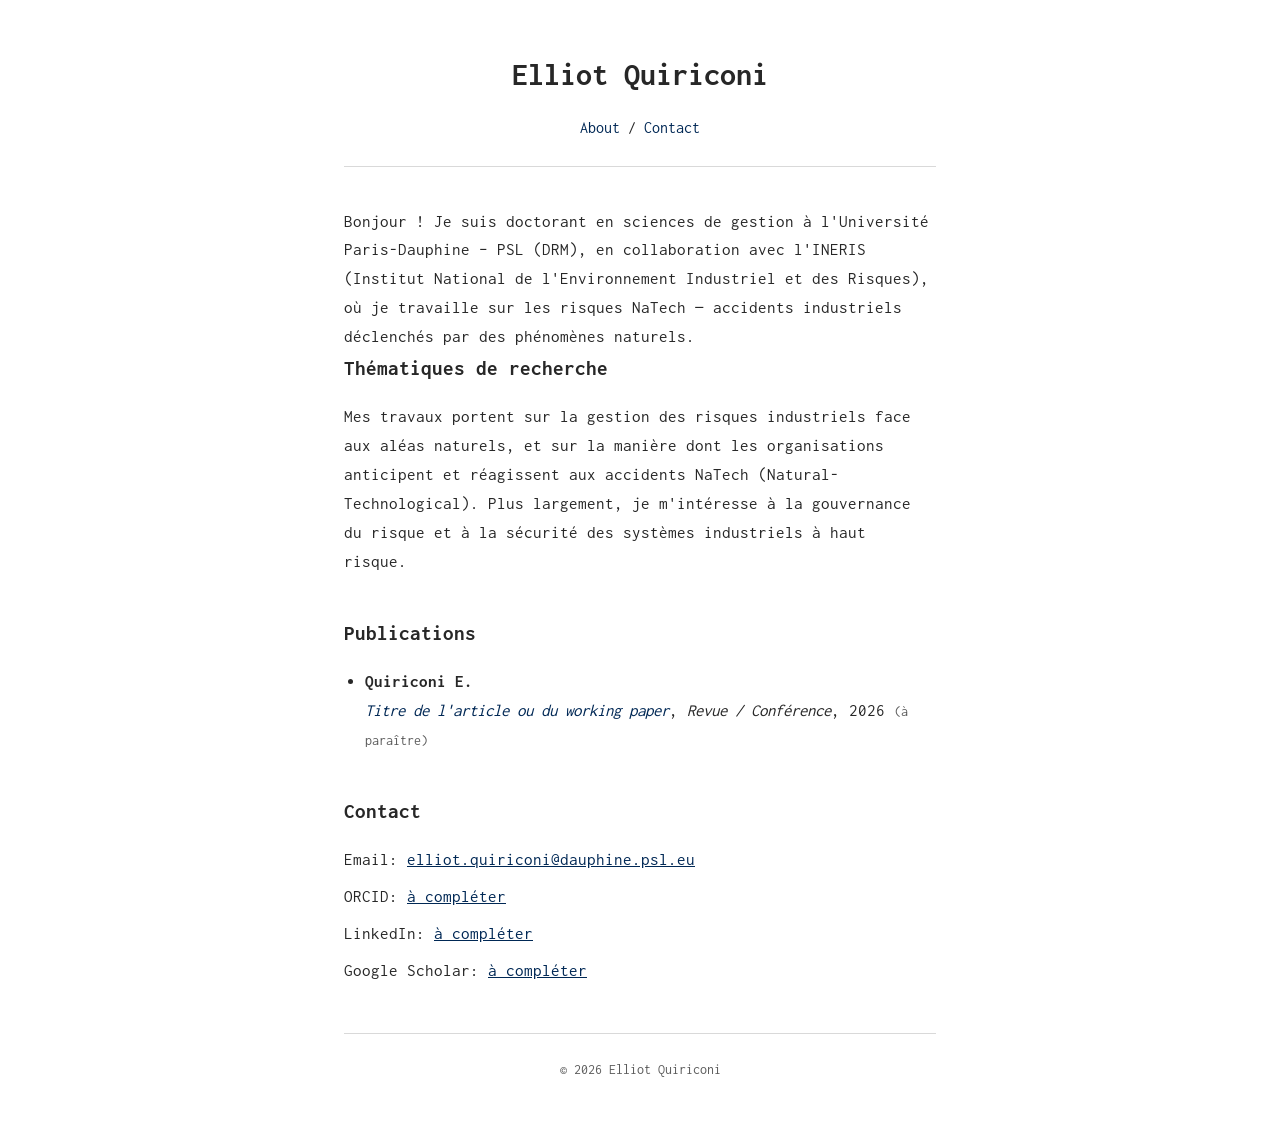
==== index.html @ 12829c64 "Ajoute une page académique sobre (bio, publications, contact) Style monospace inspiré de regicid.git" ====
<!doctype html>
<html lang="fr">
<head>
  <meta charset="utf-8">
  <meta name="viewport" content="width=device-width, initial-scale=1">
  <title>Elliot Quiriconi</title>
  <meta name="description" content="Page académique d'Elliot Quiriconi, doctorant en sciences de gestion, Université Paris-Dauphine – PSL / DRM, en collaboration avec l'INERIS.">
  <link rel="stylesheet" href="style.css">
</head>
<body>
  <div class="wrap">
    <header class="site-header">
      <h1>Elliot Quiriconi</h1>
      <nav class="site-nav">
        <a href="#about">About</a><span class="sep">/</span><a href="#contact">Contact</a>
      </nav>
    </header>

    <main>
      <section id="about">
        <div class="intro">
          <p>
            Bonjour ! Je suis doctorant en sciences de gestion à l'Université
            Paris-Dauphine – PSL (DRM), en collaboration avec l'INERIS
            (Institut National de l'Environnement Industriel et des Risques),
            où je travaille sur les risques NaTech — accidents industriels
            déclenchés par des phénomènes naturels.
          </p>
        </div>

        <h2>Thématiques de recherche</h2>
        <p>
          Mes travaux portent sur la gestion des risques industriels face aux
          aléas naturels, et sur la manière dont les organisations anticipent
          et réagissent aux accidents NaTech (Natural-Technological). Plus
          largement, je m'intéresse à la gouvernance du risque et à la
          sécurité des systèmes industriels à haut risque.
        </p>
      </section>

      <section id="publications">
        <h2>Publications</h2>
        <ul class="pub-list">
          <li>
            <span class="authors"><strong>Quiriconi E.</strong></span>
            <span class="title">Titre de l'article ou du working paper</span>,
            <span class="venue">Revue / Conférence</span>, 2026
            <span class="pub-status">(à paraître)</span>
          </li>
        </ul>
      </section>

      <section id="contact">
        <h2>Contact</h2>
        <ul class="contact-list">
          <li>Email: <a href="mailto:elliot.quiriconi@dauphine.psl.eu">elliot.quiriconi@dauphine.psl.eu</a></li>
          <li>ORCID: <a href="#">à compléter</a></li>
          <li>LinkedIn: <a href="#">à compléter</a></li>
          <li>Google Scholar: <a href="#">à compléter</a></li>
        </ul>
      </section>
    </main>

    <footer>
      &copy; 2026 Elliot Quiriconi
    </footer>
  </div>
</body>
</html>
---- style.css ----
@import url('https://fonts.googleapis.com/css2?family=Inconsolata:wght@400;700&display=swap');

:root {
  --ink: #272727;
  --muted: #5c5c5c;
  --line: #d9d9d9;
  --bg: #ffffff;
  --accent: #002855;
  --max-width: 640px;
}

* {
  box-sizing: border-box;
}

body {
  margin: 0;
  background: var(--bg);
  color: var(--ink);
  font-family: 'Inconsolata', 'Menlo', 'Courier New', monospace;
  line-height: 1.7;
  font-size: 17px;
}

.wrap {
  max-width: var(--max-width);
  margin: 0 auto;
  padding: 3rem 1.5rem 4rem;
}

header.site-header {
  margin-bottom: 1.5rem;
}

header.site-header h1 {
  font-size: 2rem;
  font-weight: 700;
  margin: 0 0 0.75rem;
  text-align: center;
}

nav.site-nav {
  text-align: center;
  font-size: 1rem;
  padding-bottom: 1.5rem;
  border-bottom: 1px solid var(--line);
}

nav.site-nav a {
  color: var(--accent);
  text-decoration: none;
}

nav.site-nav a:hover {
  text-decoration: underline;
}

nav.site-nav .sep {
  color: var(--ink);
  margin: 0 0.5rem;
}

section {
  margin-top: 2.5rem;
}

section h2 {
  font-size: 1.3rem;
  font-weight: 700;
  margin: 0 0 1rem;
}

section p {
  margin: 0 0 1rem;
}

a {
  color: var(--accent);
}

.intro {
  display: flex;
  gap: 1.5rem;
  align-items: flex-start;
}

.intro p {
  margin: 0;
  flex: 1;
}

.intro img {
  width: 90px;
  height: 90px;
  border-radius: 50%;
  object-fit: cover;
  flex-shrink: 0;
}

ul.pub-list {
  list-style: disc;
  margin: 0;
  padding-left: 1.3rem;
}

ul.pub-list li {
  margin-bottom: 1.2rem;
}

ul.pub-list .authors {
  display: block;
}

ul.pub-list .title {
  color: var(--accent);
  font-style: italic;
}

ul.pub-list .venue {
  font-style: italic;
}

.pub-status {
  font-size: 0.85em;
  color: var(--muted);
  font-style: normal;
}

ul.contact-list {
  list-style: none;
  margin: 0;
  padding: 0;
}

ul.contact-list li {
  margin-bottom: 0.5rem;
}

footer {
  margin-top: 3rem;
  padding-top: 1.5rem;
  border-top: 1px solid var(--line);
  color: var(--muted);
  font-size: 0.85rem;
  text-align: center;
}

@media (max-width: 480px) {
  header.site-header h1 {
    font-size: 1.6rem;
  }
  .intro {
    flex-direction: column-reverse;
    align-items: center;
    text-align: center;
  }
}
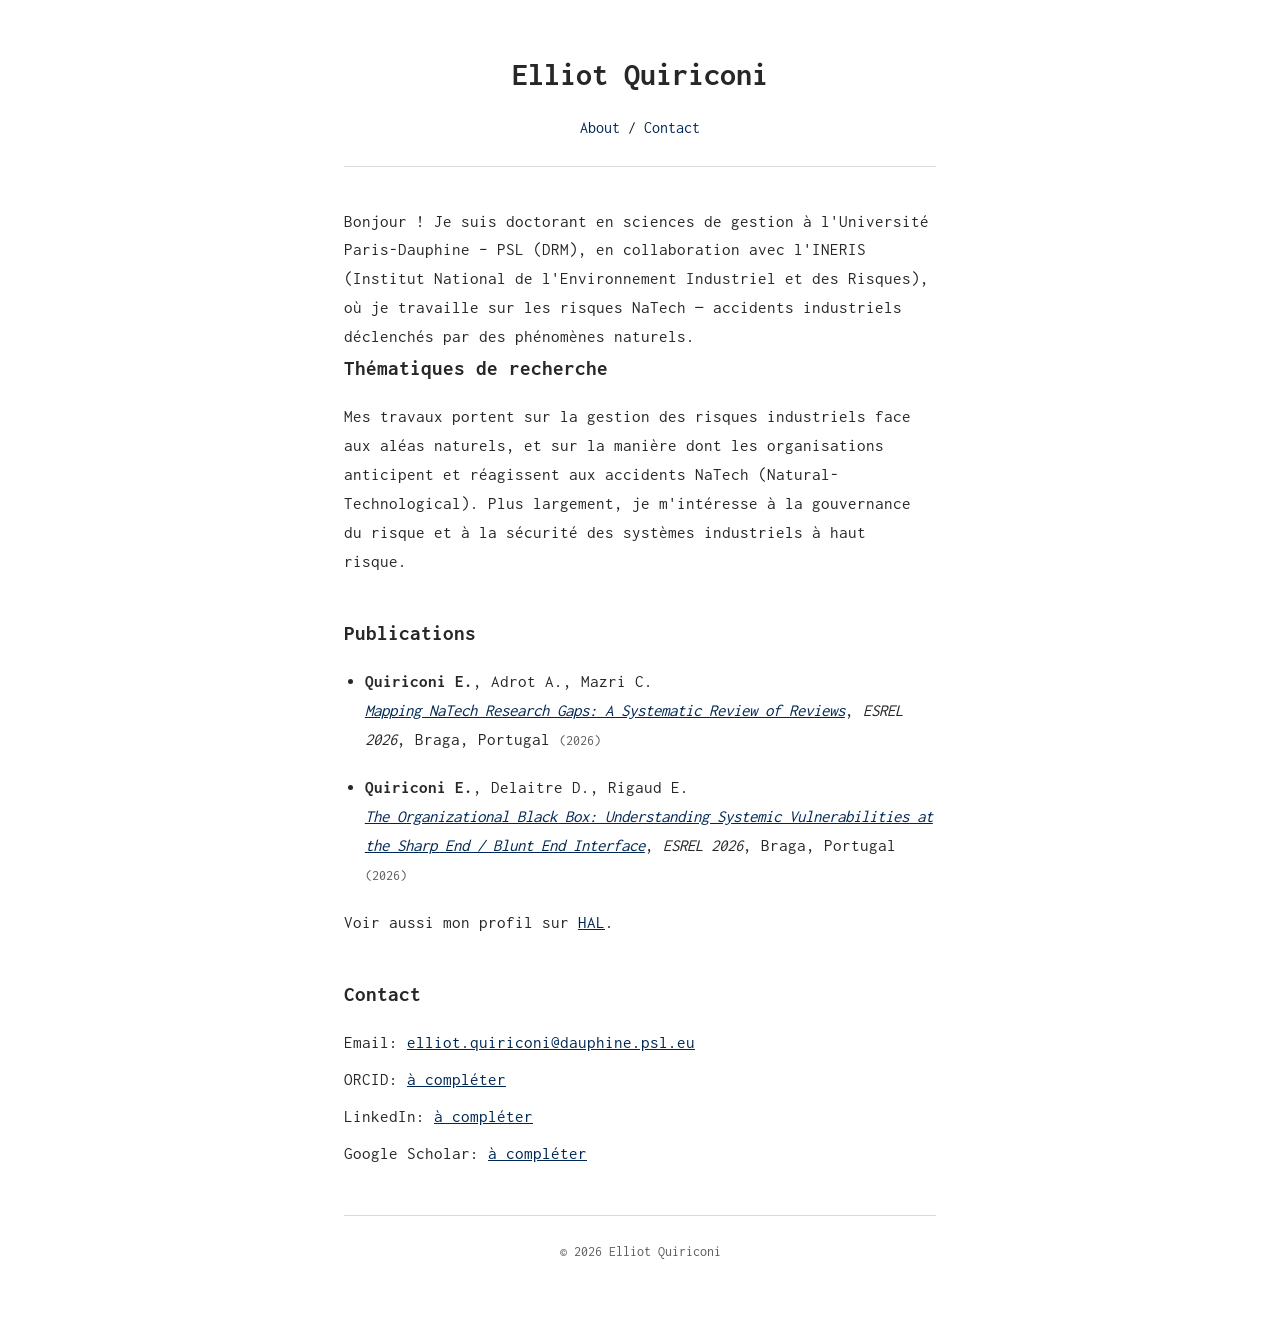
==== commit 68432f97: "Ajoute les publications ESREL 2026 avec liens HAL Co-Authored-By: Claude Sonnet 5 <noreply@anthropic" ====
--- a/index.html
+++ b/index.html
@@ -42,12 +42,19 @@
         <h2>Publications</h2>
         <ul class="pub-list">
           <li>
-            <span class="authors"><strong>Quiriconi E.</strong></span>
-            <span class="title">Titre de l'article ou du working paper</span>,
-            <span class="venue">Revue / Conférence</span>, 2026
-            <span class="pub-status">(à paraître)</span>
+            <span class="authors"><strong>Quiriconi E.</strong>, Adrot A., Mazri C.</span>
+            <a class="title" href="https://hal.science/hal-05711012v1" target="_blank" rel="noopener">Mapping NaTech Research Gaps: A Systematic Review of Reviews</a>,
+            <span class="venue">ESREL 2026</span>, Braga, Portugal
+            <span class="pub-status">(2026)</span>
+          </li>
+          <li>
+            <span class="authors"><strong>Quiriconi E.</strong>, Delaitre D., Rigaud E.</span>
+            <a class="title" href="https://hal.science/hal-05711017v1" target="_blank" rel="noopener">The Organizational Black Box: Understanding Systemic Vulnerabilities at the Sharp End / Blunt End Interface</a>,
+            <span class="venue">ESREL 2026</span>, Braga, Portugal
+            <span class="pub-status">(2026)</span>
           </li>
         </ul>
+        <p class="affiliation">Voir aussi mon profil sur <a href="https://hal.science/search/index/?q=*&authIdHal_s=elliot-quiriconi" target="_blank" rel="noopener">HAL</a>.</p>
       </section>
 
       <section id="contact">
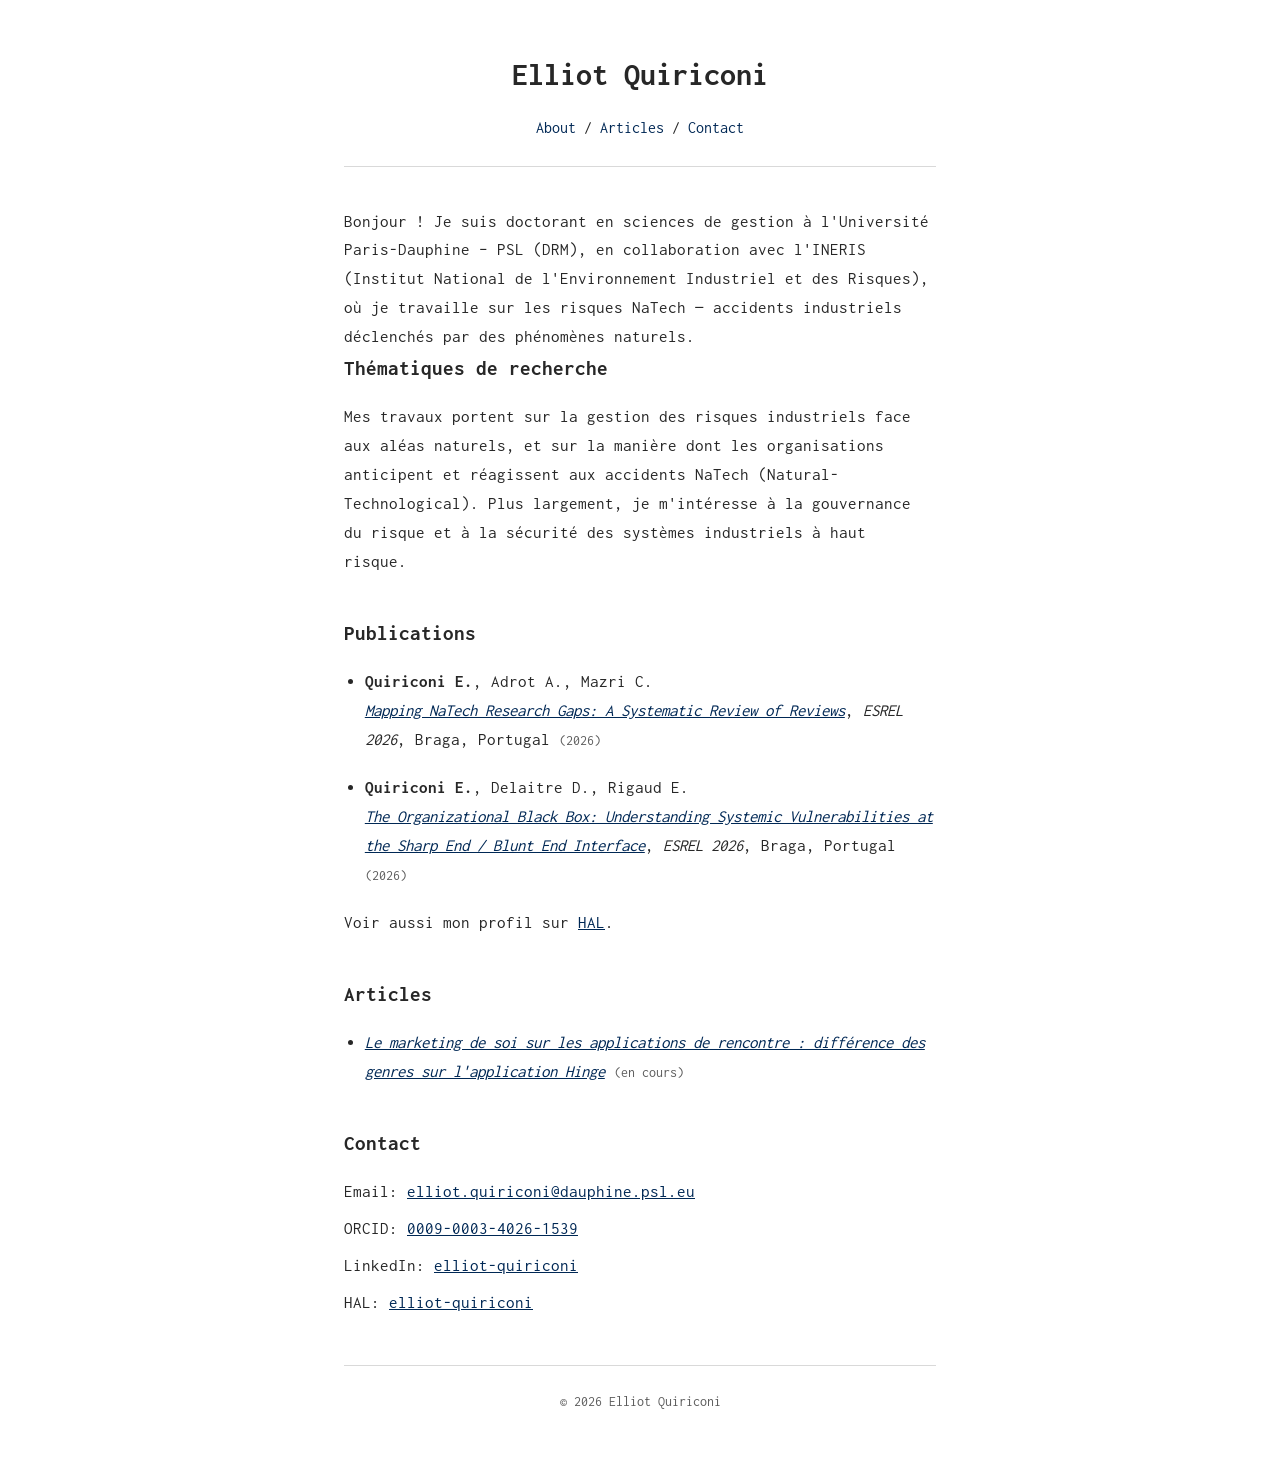
==== commit dd132f89: "Ajoute identifiants de contact, retire Google Scholar, prépare page article - ORCID, LinkedIn, HAL e" ====
--- a/index.html
+++ b/index.html
@@ -12,7 +12,7 @@
     <header class="site-header">
       <h1>Elliot Quiriconi</h1>
       <nav class="site-nav">
-        <a href="#about">About</a><span class="sep">/</span><a href="#contact">Contact</a>
+        <a href="#about">About</a><span class="sep">/</span><a href="#articles">Articles</a><span class="sep">/</span><a href="#contact">Contact</a>
       </nav>
     </header>
 
@@ -57,13 +57,23 @@
         <p class="affiliation">Voir aussi mon profil sur <a href="https://hal.science/search/index/?q=*&authIdHal_s=elliot-quiriconi" target="_blank" rel="noopener">HAL</a>.</p>
       </section>
 
+      <section id="articles">
+        <h2>Articles</h2>
+        <ul class="pub-list">
+          <li>
+            <a class="title" href="articles/premier-article.html">Le marketing de soi sur les applications de rencontre : différence des genres sur l'application Hinge</a>
+            <span class="pub-status">(en cours)</span>
+          </li>
+        </ul>
+      </section>
+
       <section id="contact">
         <h2>Contact</h2>
         <ul class="contact-list">
           <li>Email: <a href="mailto:elliot.quiriconi@dauphine.psl.eu">elliot.quiriconi@dauphine.psl.eu</a></li>
-          <li>ORCID: <a href="#">à compléter</a></li>
-          <li>LinkedIn: <a href="#">à compléter</a></li>
-          <li>Google Scholar: <a href="#">à compléter</a></li>
+          <li>ORCID: <a href="https://orcid.org/0009-0003-4026-1539" target="_blank" rel="noopener">0009-0003-4026-1539</a></li>
+          <li>LinkedIn: <a href="https://www.linkedin.com/in/elliot-quiriconi" target="_blank" rel="noopener">elliot-quiriconi</a></li>
+          <li>HAL: <a href="https://hal.science/search/index/?q=*&authIdHal_s=elliot-quiriconi" target="_blank" rel="noopener">elliot-quiriconi</a></li>
         </ul>
       </section>
     </main>
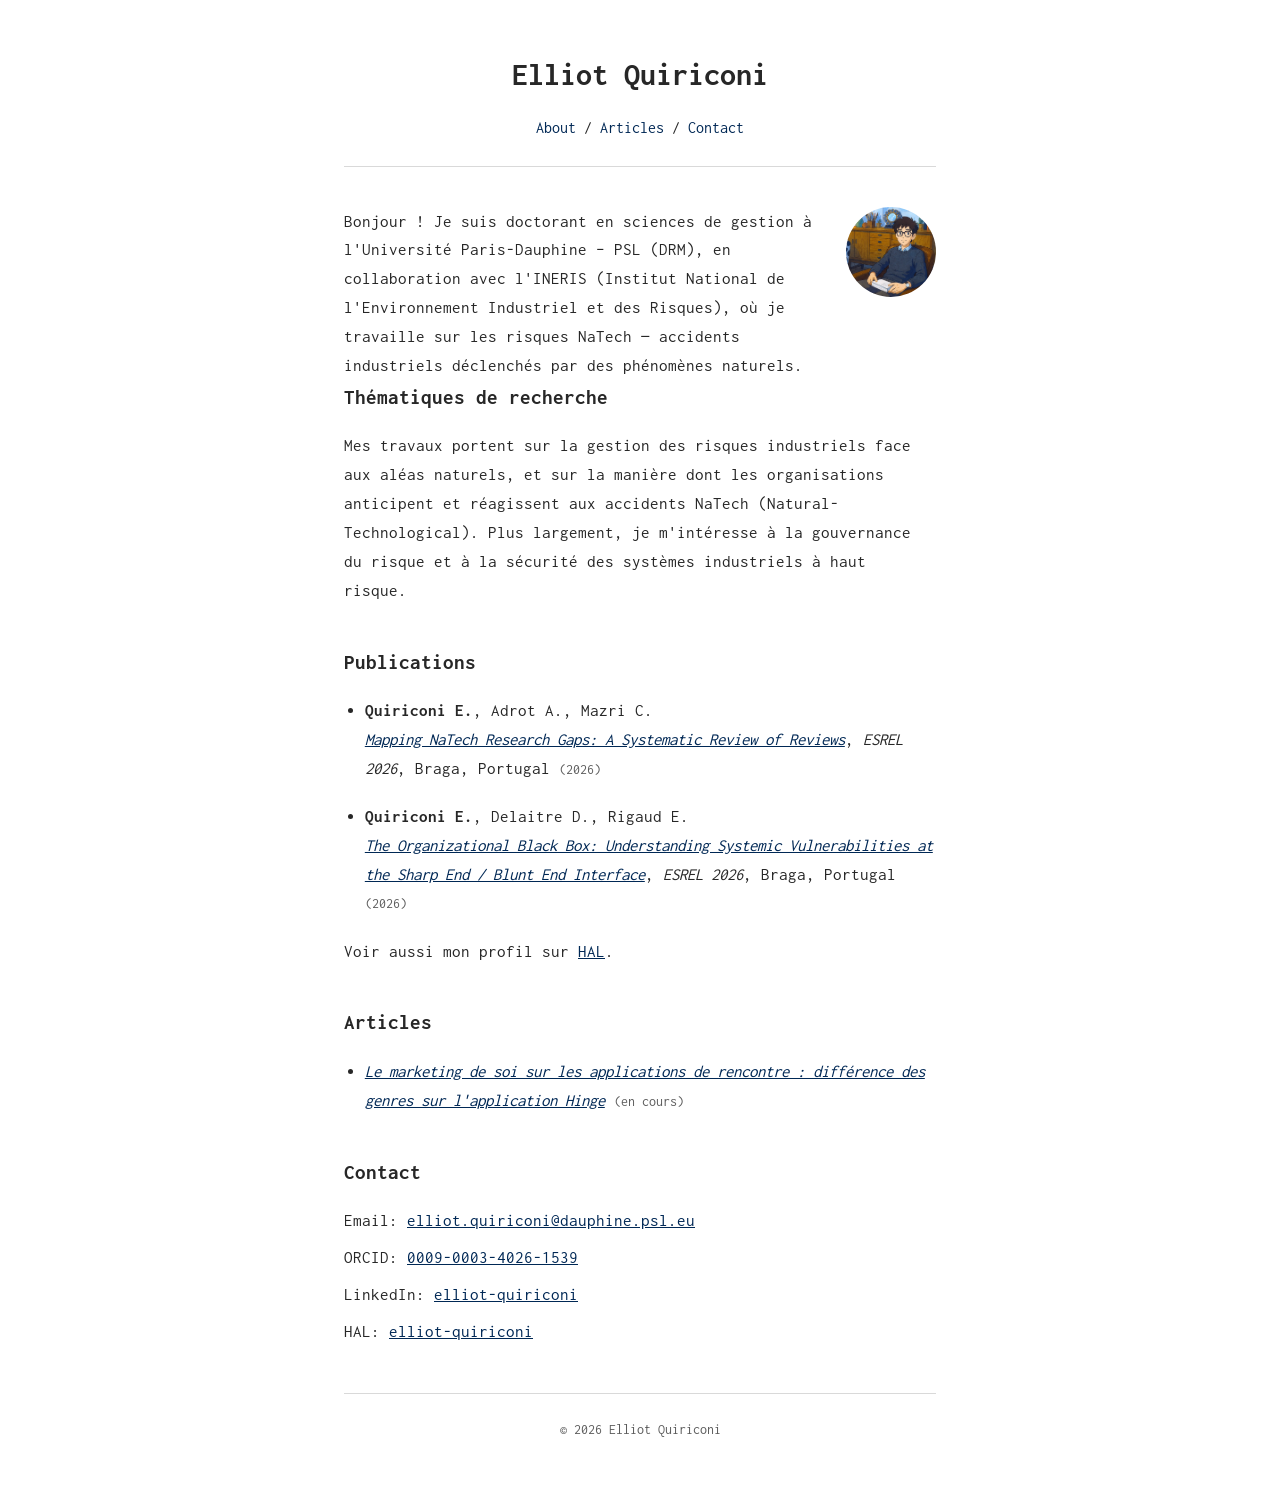
==== commit 0a0d39f4: "Ajoute le portrait de profil dans l'en-tête Co-Authored-By: Claude Sonnet 5 <noreply@anthropic.com>" ====
--- a/index.html
+++ b/index.html
@@ -26,6 +26,7 @@
             où je travaille sur les risques NaTech — accidents industriels
             déclenchés par des phénomènes naturels.
           </p>
+          <img src="images/profile.jpg" alt="Portrait d'Elliot Quiriconi">
         </div>
 
         <h2>Thématiques de recherche</h2>
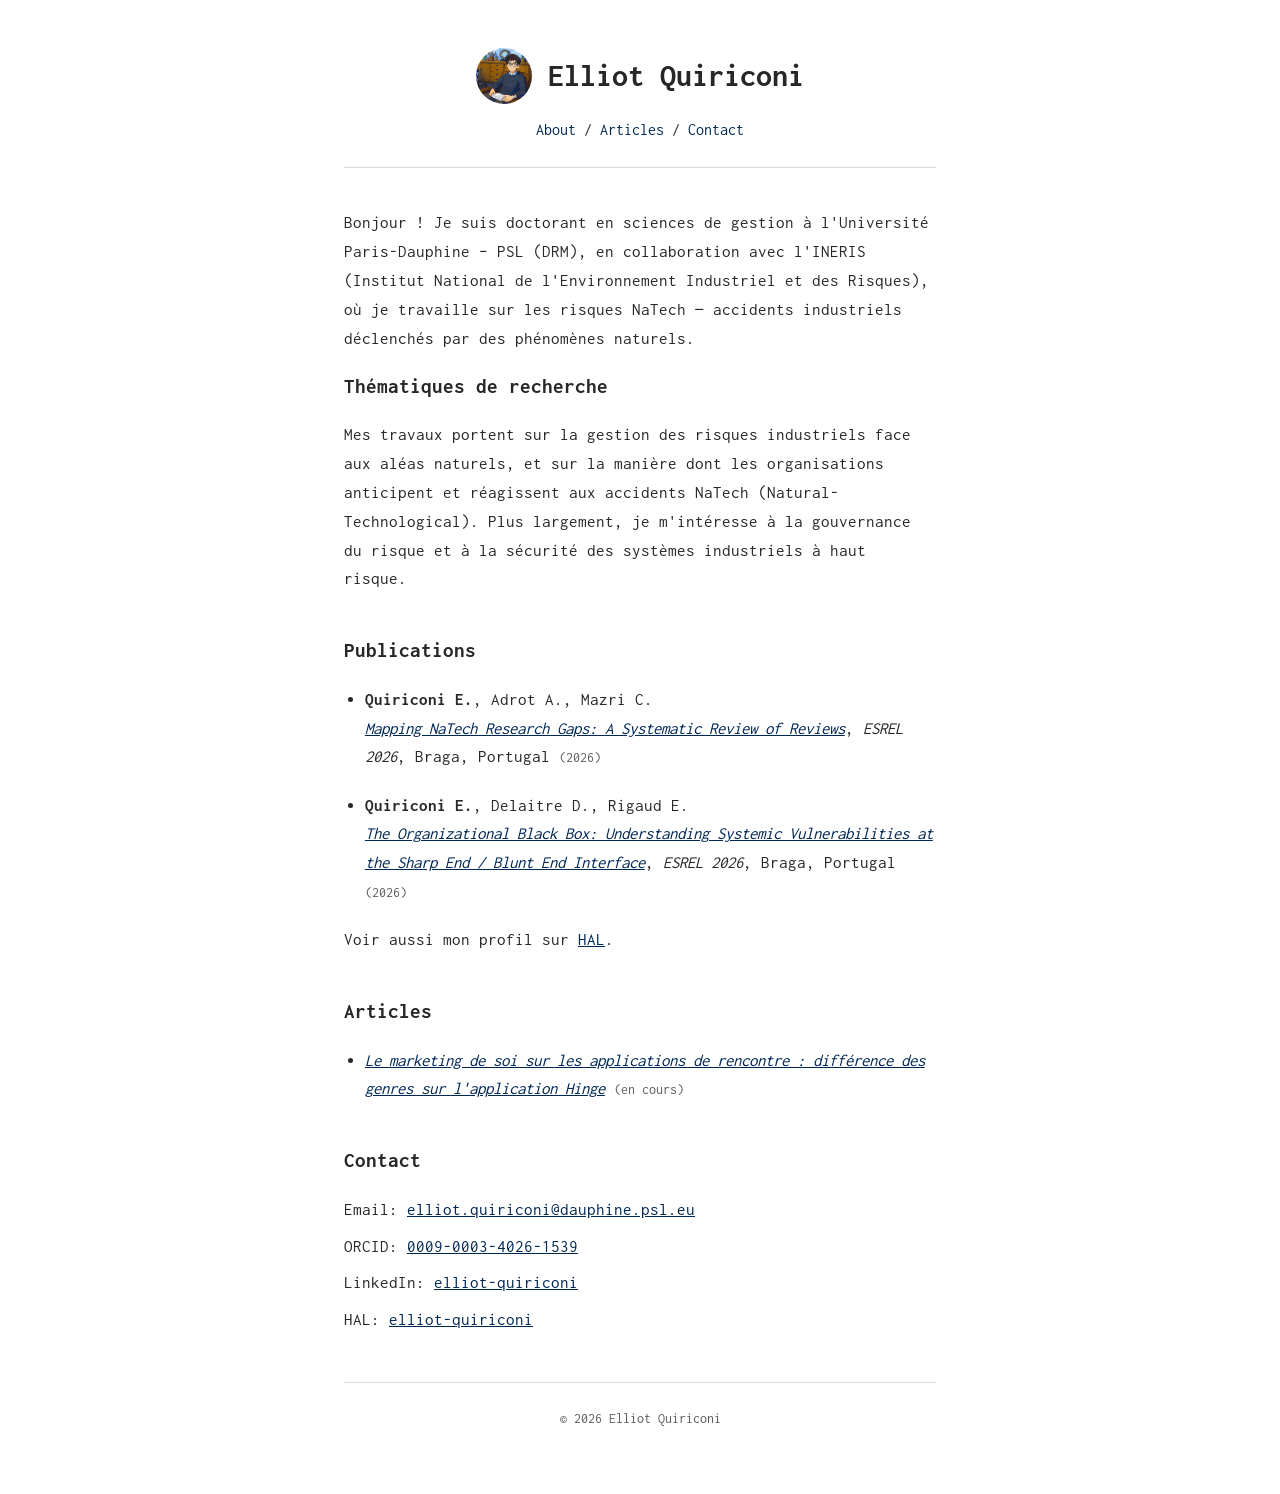
==== commit 3f977d27: "Déplace le portrait à côté du nom dans l'en-tête Co-Authored-By: Claude Sonnet 5 <noreply@anthropic." ====
--- a/index.html
+++ b/index.html
@@ -10,7 +10,10 @@
 <body>
   <div class="wrap">
     <header class="site-header">
-      <h1>Elliot Quiriconi</h1>
+      <div class="name-row">
+        <img class="avatar" src="images/profile.jpg" alt="Portrait d'Elliot Quiriconi">
+        <h1>Elliot Quiriconi</h1>
+      </div>
       <nav class="site-nav">
         <a href="#about">About</a><span class="sep">/</span><a href="#articles">Articles</a><span class="sep">/</span><a href="#contact">Contact</a>
       </nav>
@@ -26,7 +29,6 @@
             où je travaille sur les risques NaTech — accidents industriels
             déclenchés par des phénomènes naturels.
           </p>
-          <img src="images/profile.jpg" alt="Portrait d'Elliot Quiriconi">
         </div>
 
         <h2>Thématiques de recherche</h2>
--- a/style.css
+++ b/style.css
@@ -32,11 +32,27 @@
   margin-bottom: 1.5rem;
 }
 
+.name-row {
+  display: flex;
+  align-items: center;
+  justify-content: center;
+  gap: 1rem;
+  margin-bottom: 0.75rem;
+}
+
 header.site-header h1 {
   font-size: 2rem;
   font-weight: 700;
-  margin: 0 0 0.75rem;
+  margin: 0;
   text-align: center;
+}
+
+.avatar {
+  width: 56px;
+  height: 56px;
+  border-radius: 50%;
+  object-fit: cover;
+  flex-shrink: 0;
 }
 
 nav.site-nav {
@@ -76,25 +92,6 @@
 
 a {
   color: var(--accent);
-}
-
-.intro {
-  display: flex;
-  gap: 1.5rem;
-  align-items: flex-start;
-}
-
-.intro p {
-  margin: 0;
-  flex: 1;
-}
-
-.intro img {
-  width: 90px;
-  height: 90px;
-  border-radius: 50%;
-  object-fit: cover;
-  flex-shrink: 0;
 }
 
 ul.pub-list {
@@ -149,9 +146,4 @@
   header.site-header h1 {
     font-size: 1.6rem;
   }
-  .intro {
-    flex-direction: column-reverse;
-    align-items: center;
-    text-align: center;
-  }
 }
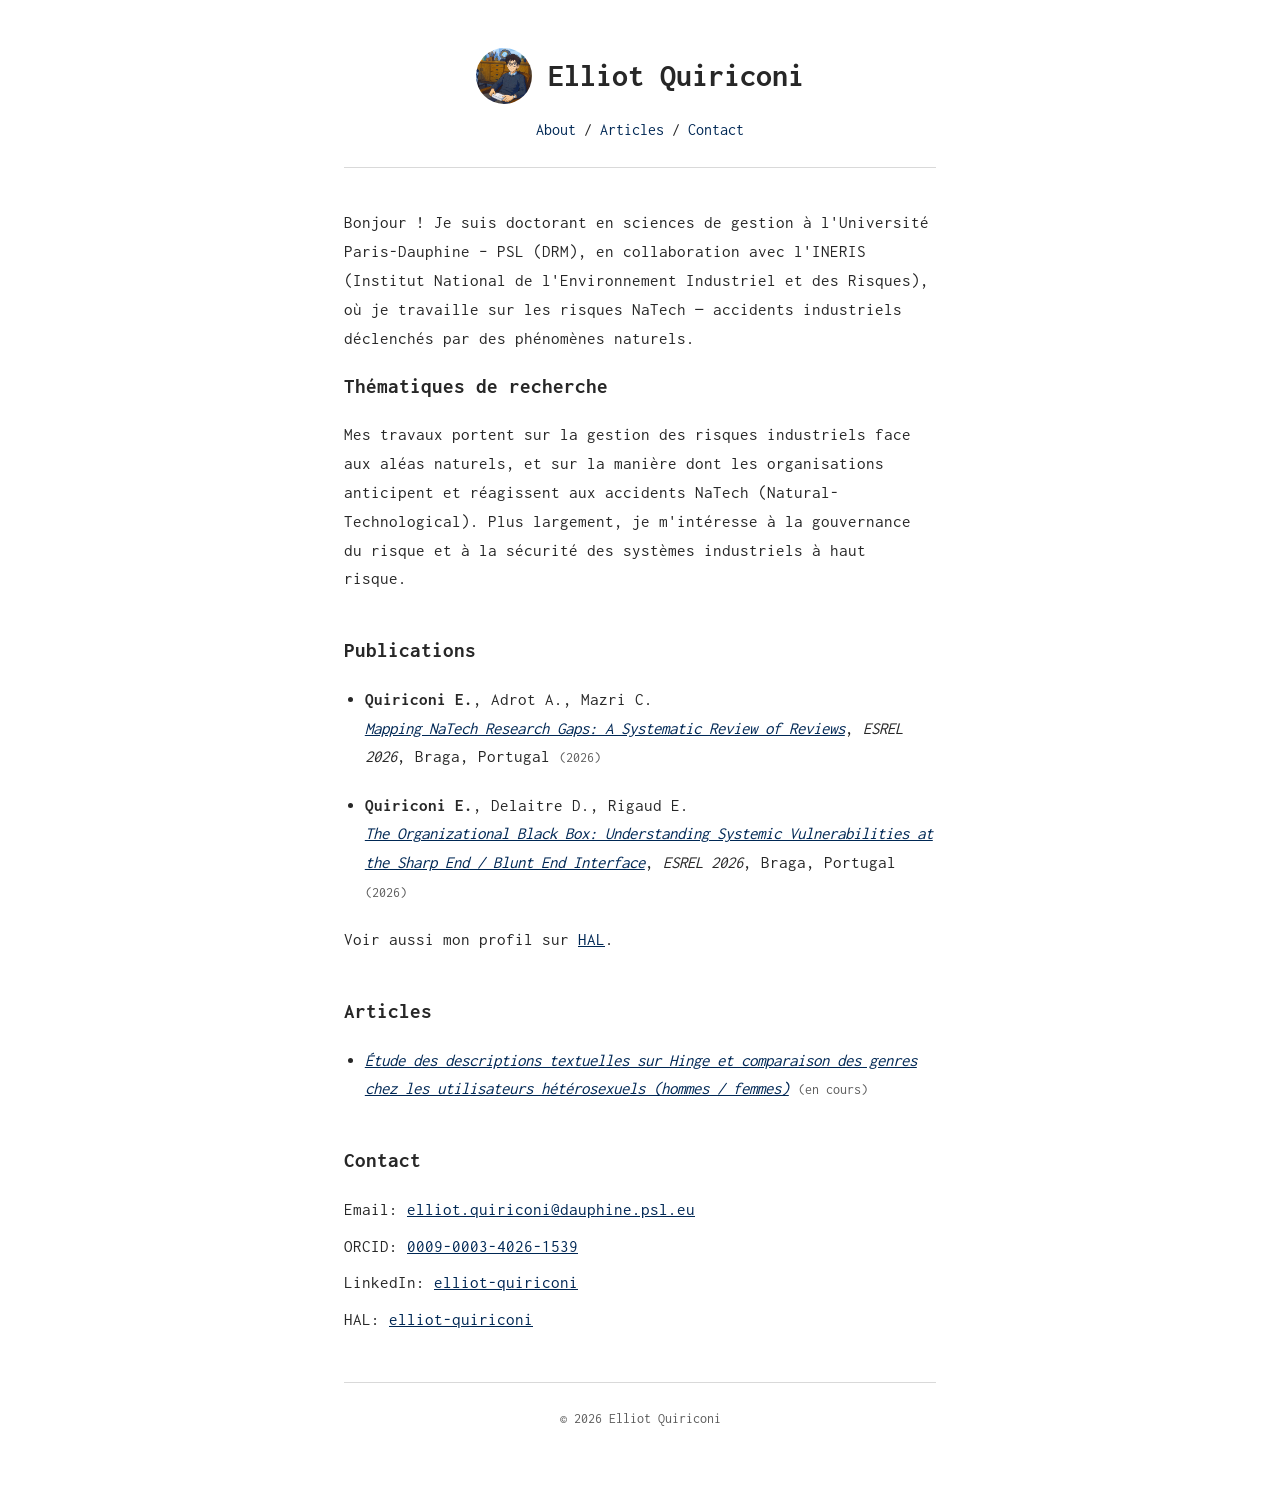
==== commit 0afc95b2: "Met à jour le titre de l'article (formulation générique et pragmatique) Co-Authored-By: Claude Sonne" ====
--- a/index.html
+++ b/index.html
@@ -64,7 +64,7 @@
         <h2>Articles</h2>
         <ul class="pub-list">
           <li>
-            <a class="title" href="articles/premier-article.html">Le marketing de soi sur les applications de rencontre : différence des genres sur l'application Hinge</a>
+            <a class="title" href="articles/premier-article.html">Étude des descriptions textuelles sur Hinge et comparaison des genres chez les utilisateurs hétérosexuels (hommes / femmes)</a>
             <span class="pub-status">(en cours)</span>
           </li>
         </ul>
